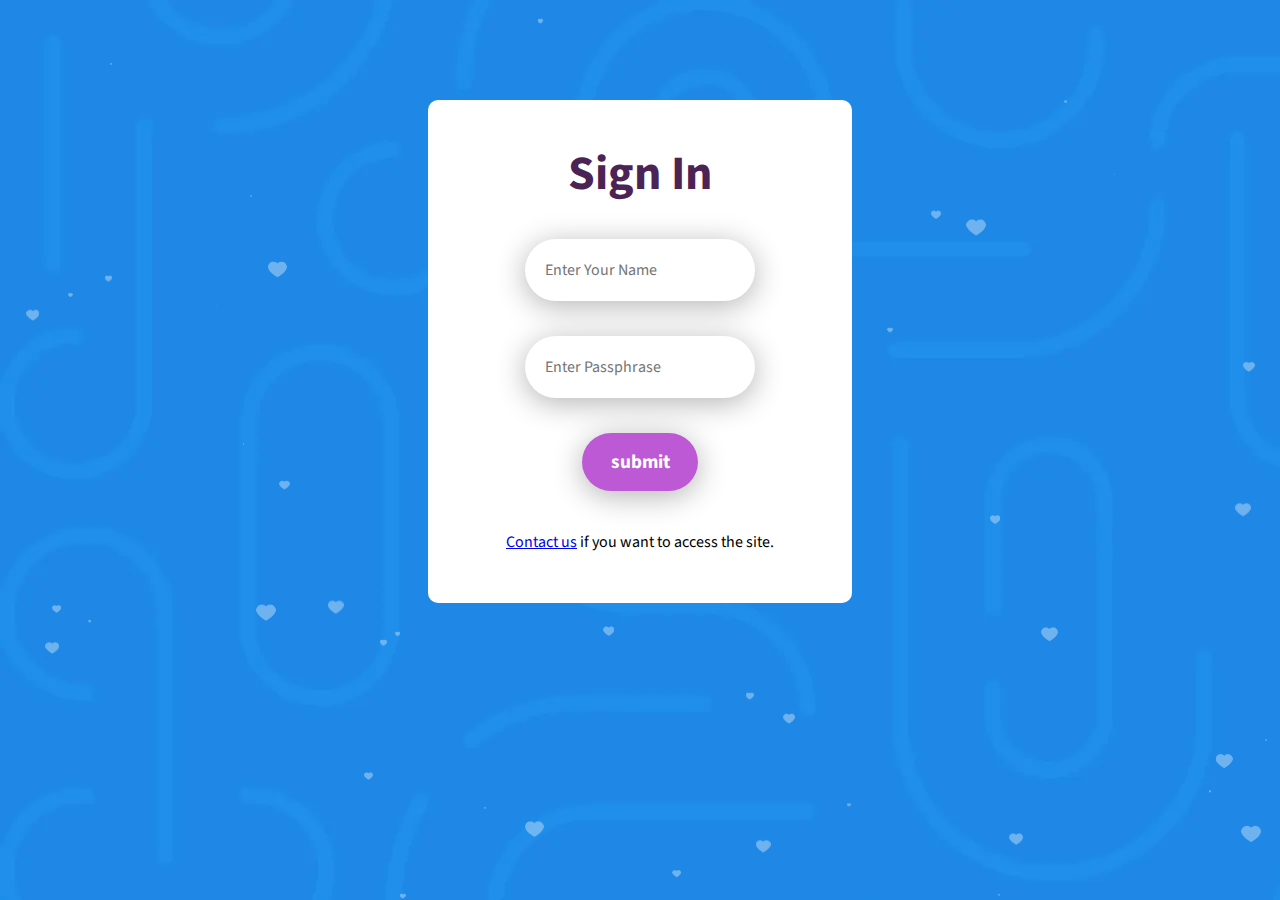
==== index.html @ d74fb587 "initial" ====
<html lang="en">

<!-- Useless comment 100 -->

<head>
    <meta charset="UTF-8">
    <meta name="viewport" content="width=device-width, initial-scale=1.0">
    <link rel="stylesheet" href="css/style.css">
    <link rel="apple-touch-icon" sizes="180x180" href="img/favicon/apple-touch-icon.png">
    <link rel="icon" type="image/png" sizes="32x32" href="img/favicon/favicon-32x32.png">
    <link rel="icon" type="image/png" sizes="16x16" href="img/favicon/favicon-16x16.png">
    <link rel="manifest" href="img/favicon2/site.webmanifest">
    <link href="https://fonts.googleapis.com/css2?family=Source+Sans+Pro:wght@700&display=swap" rel="stylesheet">
    <meta name="author" content="Abhishek Sawant">
    <meta name="description" content="Happy Birthday!!! We love you.">
    <style>
        body {
            font-family: 'Source Sans Pro', sans-serif;
        }

        form {
            width: 100%;
            top: 100px;

        }

        .wrapper {
            width: 30%;
            padding: 20px;
            padding-top: 40px;
            padding-bottom: 40px;
            border-radius: 10px;
            background-color: #fff;
        }

        input {
            padding: 20px;
            display: block;
        }

        h1 {
            margin-bottom: 8%;
            font-size: 3rem;
            color: #4b2354;
        }

        #name {
            font-family: 'Source Sans Pro', sans-serif;
            font-size: 1.0rem;
            border: none;
            width: 60%;
            margin-bottom: 35px;
            border-radius: 50px;
            box-shadow: 0 5px 30px 0px rgba(0, 0, 0, 0.3);
        }

        #code {
            font-family: 'Source Sans Pro', sans-serif;
            font-size: 1.0rem;
            border: none;
            width: 60%;
            margin-bottom: 35px;
            border-radius: 50px;
            box-shadow: 0 5px 30px 0px rgba(0, 0, 0, 0.3);
        }

        #sub {
            font-family: 'Source Sans Pro', sans-serif;
            border: none;
            padding: 15px;
            width: 30%;
            color: white;
            border: none;
            font-weight: 700;
            border-radius: 30px;
            font-size: 1.2rem;
            box-shadow: 0 5px 30px 0px rgba(0, 0, 0, 0.3);
            background-color: #bd59d4;
        }

        .contact {
            margin-top: 40px;
            margin-bottom: 10px;
        }

        @media only screen and (max-width: 600px) {
            form {
                width: 100%;
                top: 150px;

            }

            .wrapper {
                width: 80%;
                padding: 20px;
                padding-top: 40px;
                padding-bottom: 40px;
                border-radius: 10px;
                background-color: #fff;
            }

            input {
                padding: 20px;
                display: block;
            }


            h1 {
                margin-bottom: 10%;
                font-size: 3rem;
                color: #4b2354;
            }

            #name {
                font-family: 'Source Sans Pro', sans-serif;
                font-size: 1.0rem;
                border: none;
                width: 80%;
                margin-bottom: 35px;
                border-radius: 50px;
                box-shadow: 0 5px 30px 0px rgba(0, 0, 0, 0.3);
            }


            #code {
                font-family: 'Source Sans Pro', sans-serif;
                font-size: 1.0rem;
                border: none;
                width: 80%;
                margin-bottom: 35px;
                border-radius: 50px;
                box-shadow: 0 5px 30px 0px rgba(0, 0, 0, 0.3);
            }

            #sub {
                font-family: 'Source Sans Pro', sans-serif;
                border: none;
                padding: 15px;
                width: 50%;
                color: white;
                border: none;
                font-weight: 700;
                border-radius: 30px;
                font-size: 1.2rem;
                box-shadow: 0 5px 30px 0px rgba(0, 0, 0, 0.3);
                background-color: #bd59d4;
            }
        }
    </style>
    <title>Log In</title>
</head>

<body>
    <div id="particles-js" style="background: url('img/09BG.webp');">
        <form class="login">
            <center>
                <div class="wrapper">
                    <h1>Sign In</h1>
                    <input type="text" id="name" placeholder="Enter Your Name">
                    <input type="password" id="code" placeholder="Enter Passphrase">
                    <input type="submit" id="sub" value="submit">

                    <!-- Exchange the number after 91 -->
                    <p class="contact"><a href="https://wa.me/918000670337">Contact us</a> if you want to access the
                        site.</p>
                </div>
            </center>
        </form>
    </div>

    <script src="js/particles.js"></script>
    <script src="js/app.js"></script>
    <script src="js/auth.js"></script>
</body>

</html>
---- css/style.css ----
* {
  margin: 0px;
  padding: 0px;
}

.s1 {
  background: url("../img/01BG.webp");
}

.oneFG {
  background: url("../img/01FG.webp");
}

.s2 {
  background: url("../img/02BG.webp");
}

.twoFG {
  background: url("../img/02FG.webp");
}

.s3 {
  background: url("../img/03BG.webp");
}

.threeFG {
  background: url("../img/03FG.webp");
}

.s4 {
  background: url("../img/04BG.webp");
}

.fourFG {
  background: url("../img/04FG.webp");
}

.s5 {
  background: url("../img/05BG.webp");
}

.fiveFG {
  background: url("../img/05FG.webp");
}

.s6 {
  background: url("../img/06BG.webp");
}

.sixFG {
  background: url("../img/06FG.webp");
}

.s7 {
  background: url("../img/07BG.webp");
}

.sevenFG {
  background: url("../img/07FG.webp");
}

.s8 {
  background: url("../img/08BG.webp");
}

.eightFG {
  background: url("../img/08FG.webp");
}

.s9 {
  background: url("../img/09BG.webp");
}

.nineFG {
  background: url("../img/09FG.webp");
}

.section {
  background-size: cover;
}

.fg {
  position: absolute;
  width: 100%;
  height: 100%;
  background-size: cover;
  background-position: center;
}

#particles-js {
  width: 100%;
  height: 100%;
  background-size: cover;
  background-position: 50% 50%;
  background-repeat: no-repeat;
}

.login {
  position: absolute;
}

@media only screen and (max-width: 600px) {
  .s1 {
    background: url("../img/01MBG.webp");
  }
  .oneFG {
    background: url("../img/01MFG.webp");
  }
  .s2 {
    background: url("../img/02MBG.webp");
  }
  .twoFG {
    background: url("../img/02MFG.webp");
  }
  .s3 {
    background: url("../img/03MBG.webp");
  }
  .threeFG {
    background: url("../img/03MFG.webp");
  }
  .s4 {
    background: url("../img/04MBG.webp");
  }
  .fourFG {
    background: url("../img/04MFG.webp");
  }
  .s5 {
    background: url("../img/05MBG.webp");
  }
  .fiveFG {
    background: url("../img/05MFG.webp");
  }
  .s6 {
    background: url("../img/06MBG.webp");
  }
  .sixFG {
    background: url("../img/06MFG.webp");
  }
  .s7 {
    background: url("../img/07MBG.webp");
  }
  .sevenFG {
    background: url("../img/07MFG.webp");
  }
  .s8 {
    background: url("../img/08MBG.webp");
  }
  .eightFG {
    background: url("../img/08MFG.webp");
  }
  .s9 {
    background: url("../img/09MBG.webp");
  }
  .nineFG {
    background: url("../img/09MFG.webp");
  }
  .section {
    background-size: cover;
  }
  .fg {
    position: absolute;
    width: 100%;
    height: 100%;
    background-size: cover;
    background-position: center;
  }
}
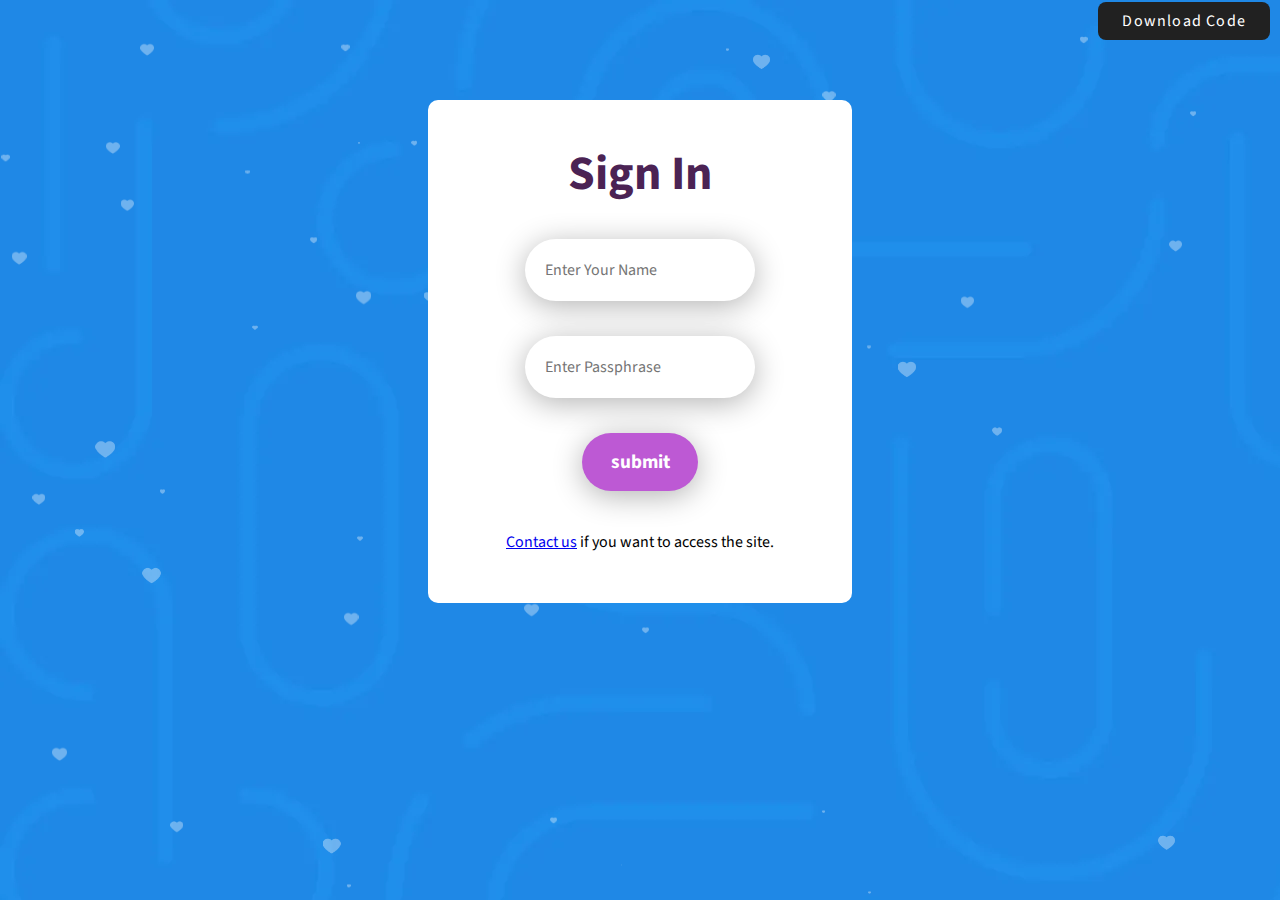
==== commit 906a3316: "before posting on insta" ====
--- a/index.html
+++ b/index.html
@@ -18,6 +18,22 @@
             font-family: 'Source Sans Pro', sans-serif;
         }
 
+        .github {
+            z-index: 1111111;
+            position: fixed;
+            top: 10px;
+            right: 10px;
+        }
+
+        .github .githublink {
+            text-decoration: none;
+            color: #fff;
+            background-color: #212121;
+            padding: 0.5em 1.5em;
+            border-radius: 8px;
+            letter-spacing: 1.2;
+        }
+
         form {
             width: 100%;
             top: 100px;
@@ -152,6 +168,15 @@
 
 <body>
     <div id="particles-js" style="background: url('img/09BG.webp');">
+
+        <!-- Remove this div -->
+        <div class="github">
+            <a href="https://github.com/abhi-sawant/birthday" class="githublink">
+                Download Code
+            </a>
+        </div>
+        <!-- Till here -->
+
         <form class="login">
             <center>
                 <div class="wrapper">
@@ -161,7 +186,7 @@
                     <input type="submit" id="sub" value="submit">
 
                     <!-- Exchange the number after 91 -->
-                    <p class="contact"><a href="https://wa.me/918000670337">Contact us</a> if you want to access the
+                    <p class="contact"><a href="https://wa.me/918000670336">Contact us</a> if you want to access the
                         site.</p>
                 </div>
             </center>
--- a/css/style.css
+++ b/css/style.css
@@ -1,6 +1,26 @@
 * {
   margin: 0px;
   padding: 0px;
+}
+
+body{
+  font-family: 'Source Sans Pro', sans-serif;
+}
+
+.github{
+  z-index: 1111111;
+  position: fixed;
+  top: 10px;
+  right: 10px;
+}
+
+.github .githublink{
+  text-decoration: none;
+  color: #fff;
+  background-color: #212121;
+  padding: 0.5em 1.5em;
+  border-radius: 8px;
+  letter-spacing: 1.2;
 }
 
 .s1 {
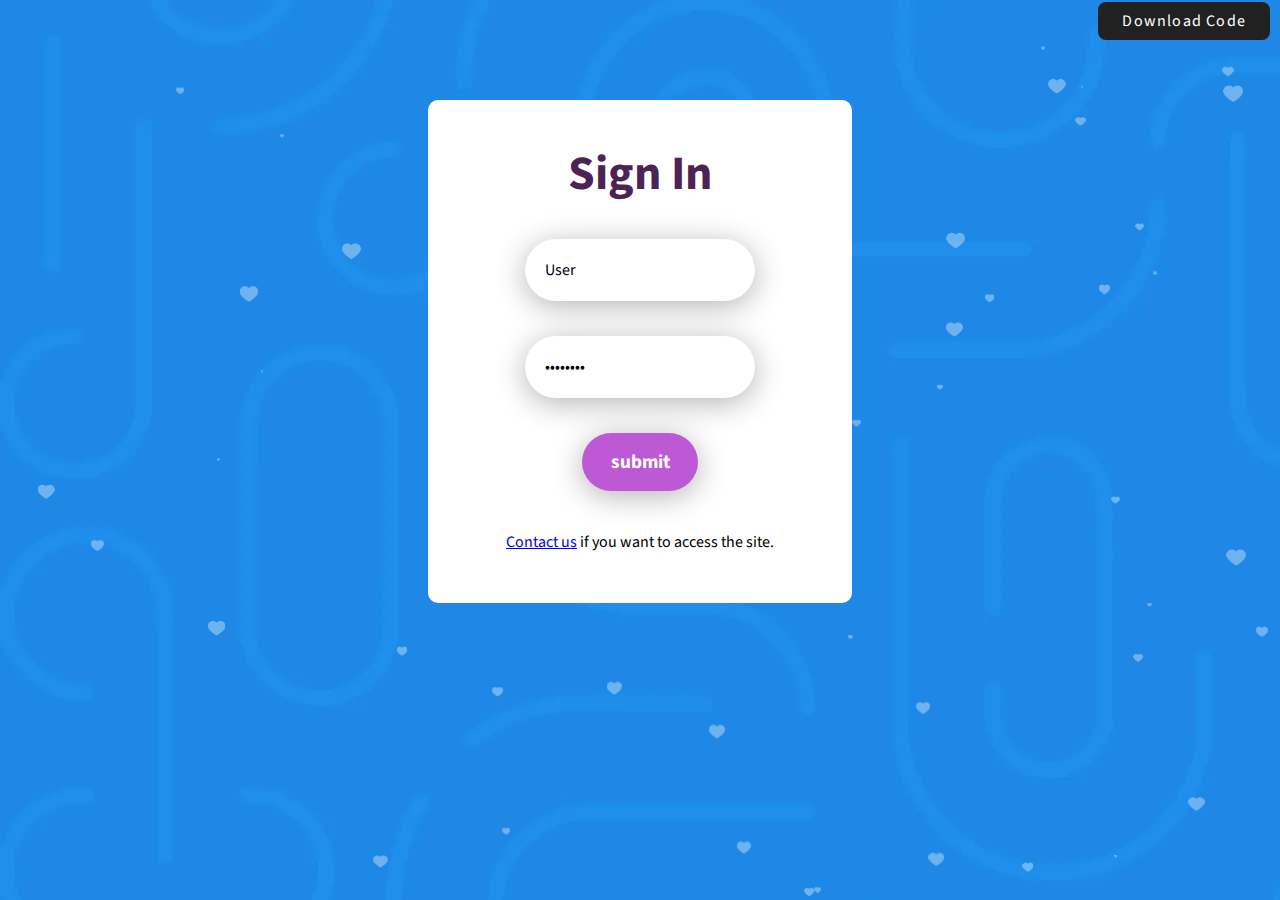
==== commit 4297e8f1: "done" ====
--- a/index.html
+++ b/index.html
@@ -181,8 +181,8 @@
             <center>
                 <div class="wrapper">
                     <h1>Sign In</h1>
-                    <input type="text" id="name" placeholder="Enter Your Name">
-                    <input type="password" id="code" placeholder="Enter Passphrase">
+                    <input type="text" id="name" value="User" placeholder="Enter Your Name">
+                    <input type="password" id="code" value="Password" placeholder="Enter Passphrase">
                     <input type="submit" id="sub" value="submit">
 
                     <!-- Exchange the number after 91 -->
